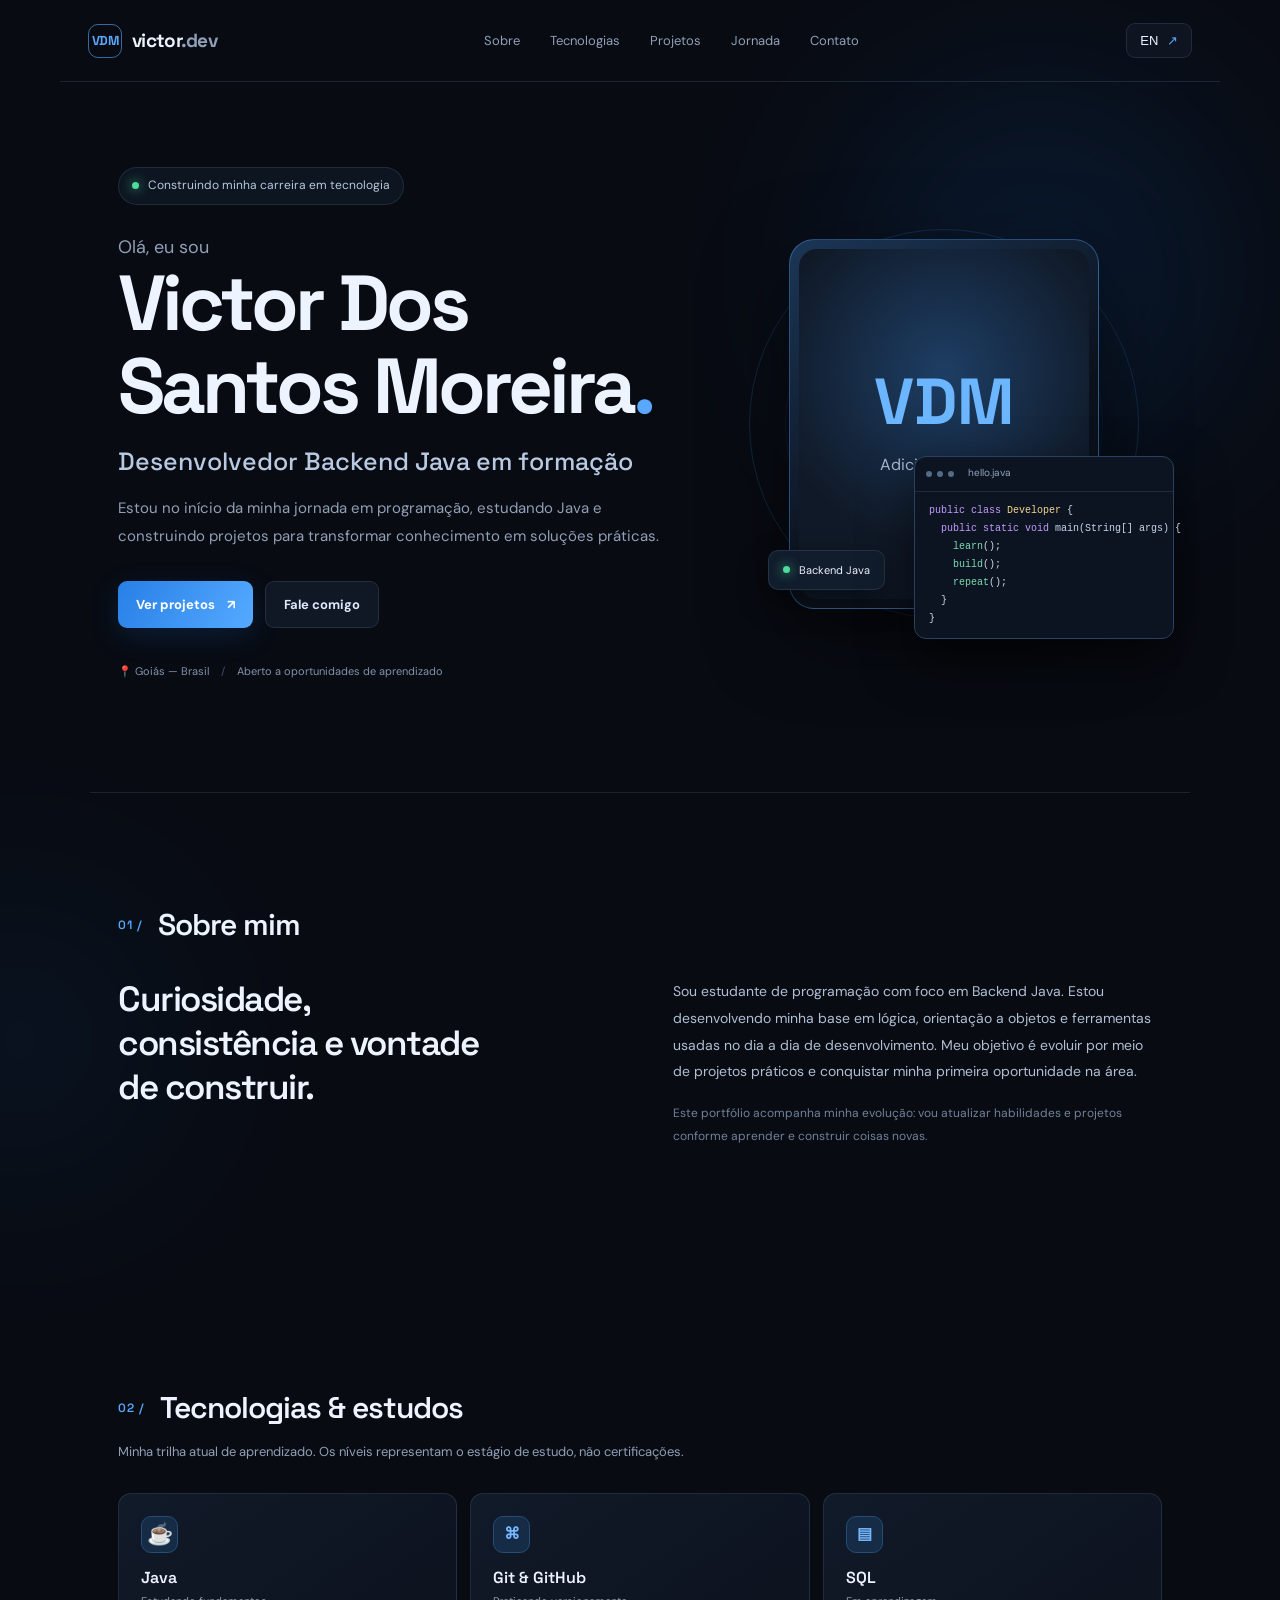
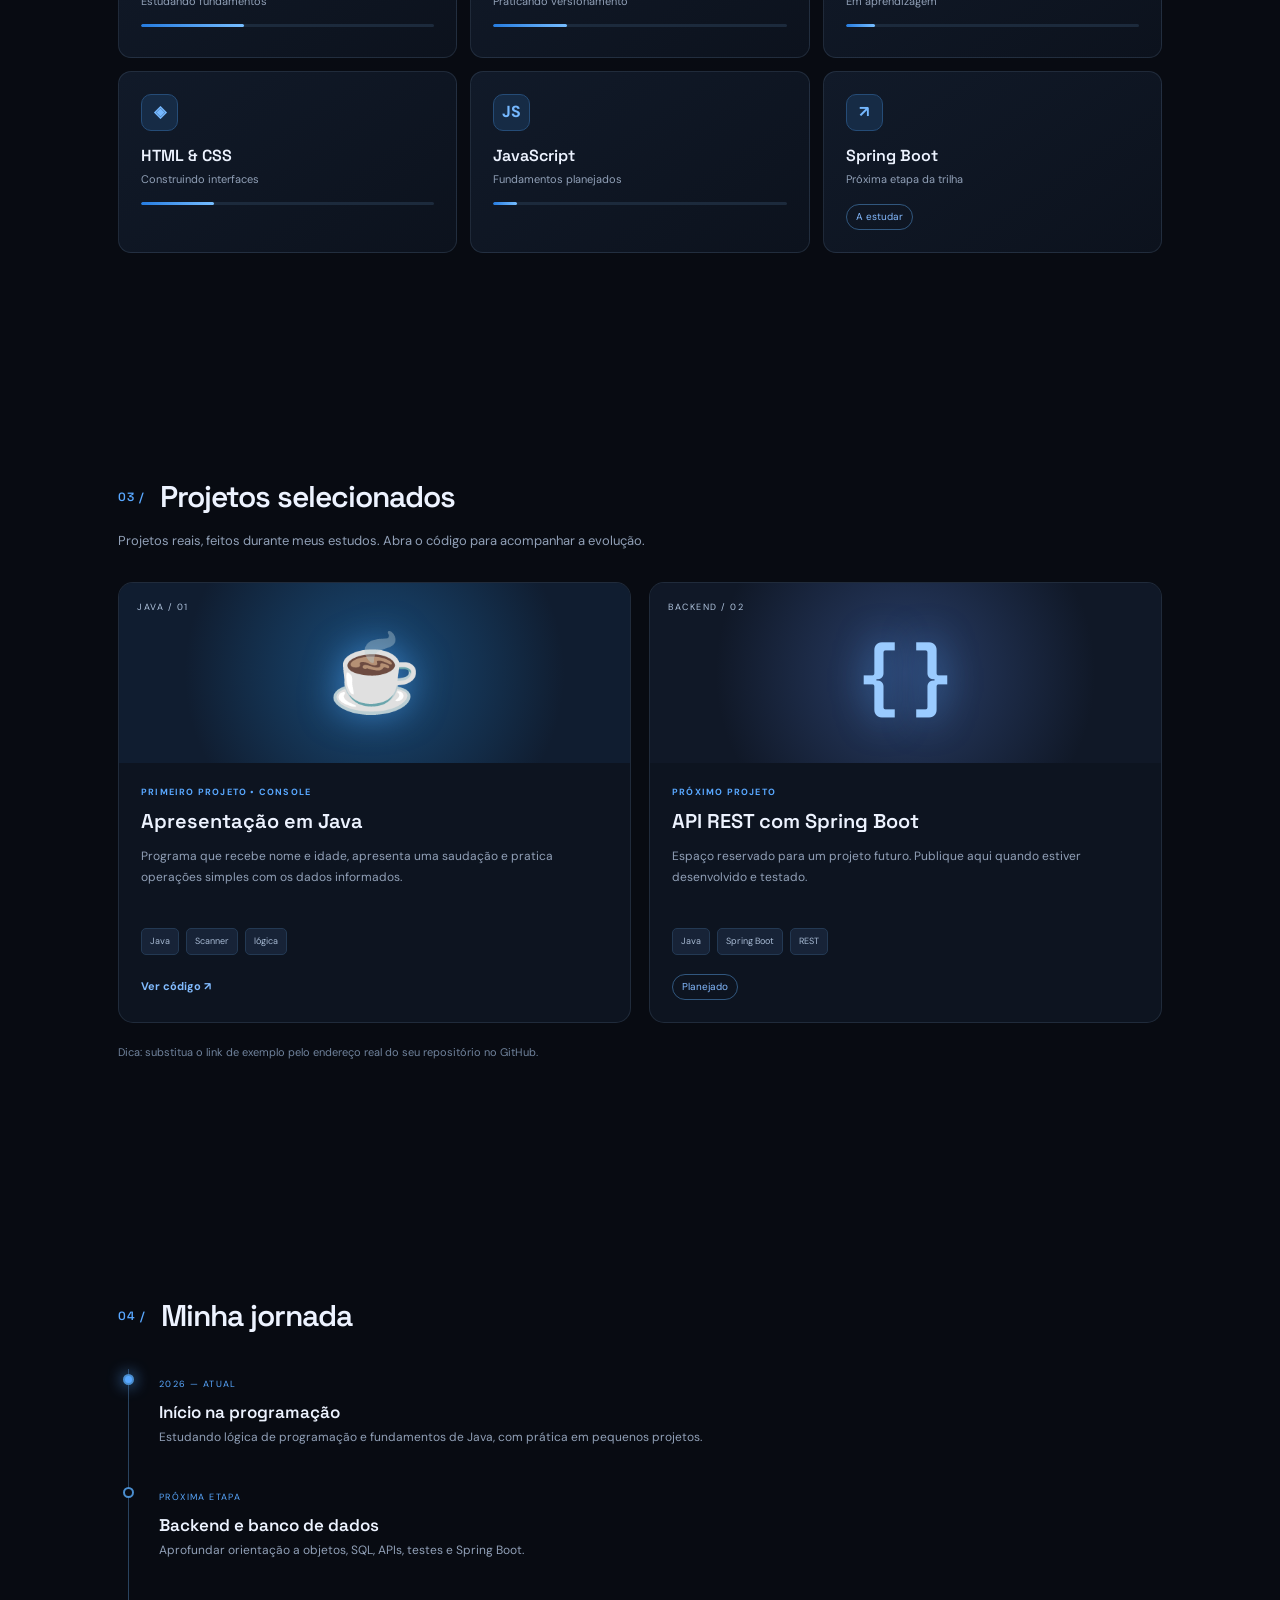
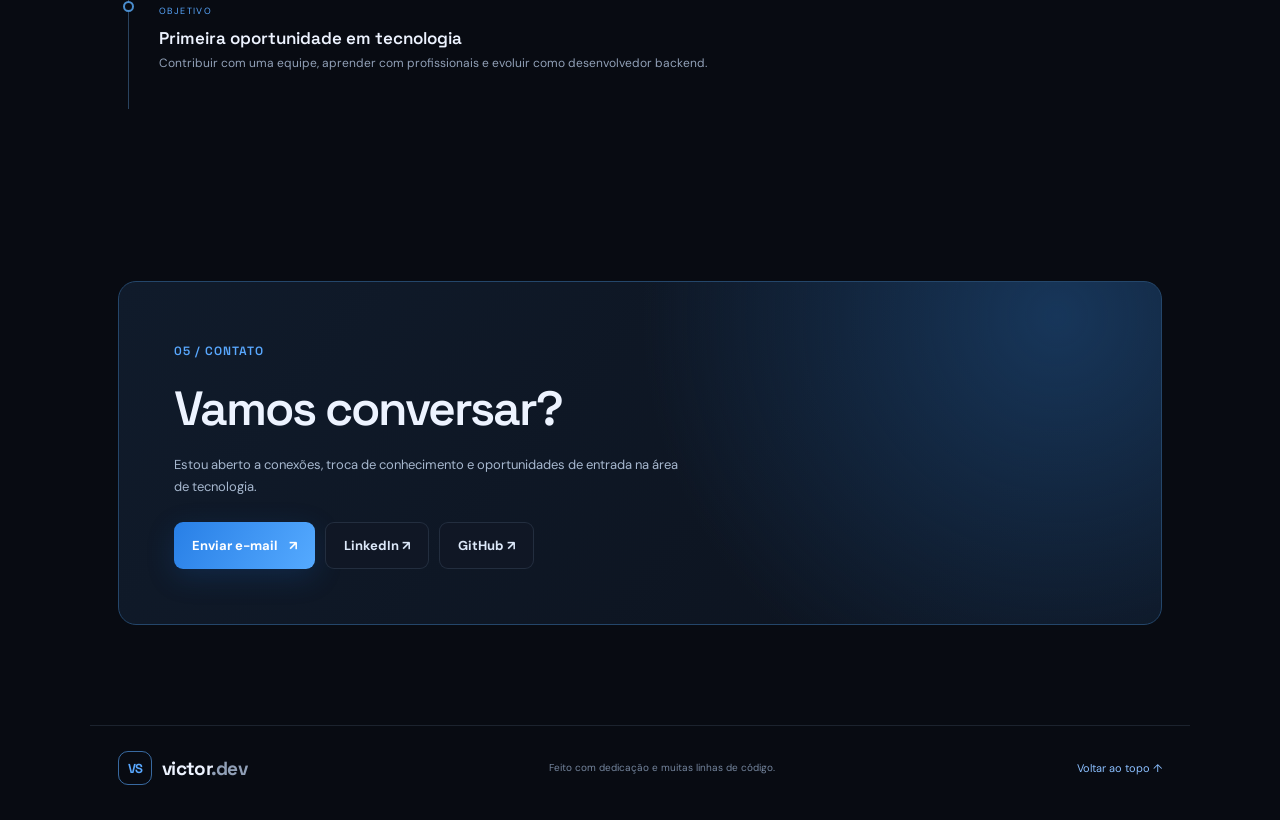
==== index.html @ 31a7fcca "Add files via upload" ====
<!doctype html>
<html lang="pt-BR">
<head>
  <meta charset="UTF-8">
  <meta name="viewport" content="width=device-width, initial-scale=1.0">
  <meta name="description" content="Portfólio de Victor Dos Santos Moreira — desenvolvedor Backend Java em formação.">
  <meta name="theme-color" content="#080b12">
  <title>Victor Dos Santos Moreira | Backend Java Developer</title>
  <link rel="preconnect" href="https://fonts.googleapis.com">
  <link rel="preconnect" href="https://fonts.gstatic.com" crossorigin>
  <link href="https://fonts.googleapis.com/css2?family=DM+Sans:wght@400;500;600;700&family=Space+Grotesk:wght@400;500;600;700&display=swap" rel="stylesheet">
  <link rel="stylesheet" href="styles.css">
</head>
<body>
  <div class="ambient ambient-one"></div><div class="ambient ambient-two"></div>
  <header class="header">
    <a class="brand" href="#home" aria-label="Victor Dos Santos Moreira, início"><span class="brand-mark">VDM</span><span>victor<span class="muted">.dev</span></span></a>
    <button class="menu-toggle" id="menuToggle" aria-label="Abrir menu" aria-expanded="false">☰</button>
    <nav class="nav" id="nav">
      <a href="#about" data-i18n="navAbout">Sobre</a>
      <a href="#skills" data-i18n="navSkills">Tecnologias</a>
      <a href="#projects" data-i18n="navProjects">Projetos</a>
      <a href="#journey" data-i18n="navJourney">Jornada</a>
      <a href="#contact" data-i18n="navContact">Contato</a>
    </nav>
    <button class="language-switch" id="languageSwitch" aria-label="Switch language">EN <span>↗</span></button>
  </header>

  <main>
    <section class="hero section" id="home">
      <div class="hero-copy">
        <div class="eyebrow"><span class="status-dot"></span><span data-i18n="availability">Construindo minha carreira em tecnologia</span></div>
        <p class="intro" data-i18n="hello">Olá, eu sou</p>
        <h1>Victor Dos Santos Moreira<span class="accent">.</span></h1>
        <h2 data-i18n="role">Desenvolvedor Backend Java em formação</h2>
        <p class="hero-description" data-i18n="heroText">Estou no início da minha jornada em programação, estudando Java e construindo projetos para transformar conhecimento em soluções práticas.</p>
        <div class="hero-actions">
          <a class="button button-primary" href="#projects" data-i18n="seeProjects">Ver projetos <span>↗</span></a>
          <a class="button button-secondary" href="#contact" data-i18n="contactMe">Fale comigo</a>
        </div>
        <div class="hero-meta"><span>📍 Goiás — Brasil</span><span class="meta-separator">/</span><span data-i18n="openTo">Aberto a oportunidades de aprendizado</span></div>
      </div>
      <div class="hero-visual">
        <div class="photo-frame">
          <!-- Adicione sua foto na pasta assets e troque o src abaixo para assets/minha-foto.jpg -->
          <div class="photo-placeholder" id="photoPlaceholder">
            <div class="placeholder-initials">VDM</div>
            <span data-i18n="addPhoto">Adicione sua foto</span>
            <small><assets>
            <minha_foto class="png"></minha_foto></small>
          </div>
          <img id="profilePhoto" 
          src="assets/minha_foto.png" 
          alt="Foto de Victor Dos Santos Moreira" 
          onerror="this.style.display='none'">
          <div class="photo-tag">
            <span class="status-dot">
            </span> Backend Java</div>
        </div>
        <div class="floating-card code-card">
          <div class="code-top"><i></i><i></i><i></i><span>hello.java</span></div>
          <pre><span class="code-purple">public class</span> <span class="code-yellow">Developer</span> {
  <span class="code-purple">public static void</span> main(String[] args) {
    <span class="code-green">learn</span>();
    <span class="code-green">build</span>();
    <span class="code-green">repeat</span>();
  }
}</pre>
        </div>
        <div class="visual-orbit"></div>
      </div>
    </section>

    <section class="section about-section" id="about">
      <div class="section-heading">
      <span class="section-index">01 /</span><h2 data-i18n="aboutTitle">Sobre mim</h2></div>
      <div class="about-grid">
        <div><p class="large-copy" data-i18n="aboutLead">Curiosidade, consistência e vontade de construir.</p></div>
        <div class="about-text">
          <p data-i18n="aboutText">Sou estudante de programação com foco em Backend Java. Estou desenvolvendo minha base em lógica, orientação a objetos e ferramentas usadas no dia a dia de desenvolvimento. Meu objetivo é evoluir por meio de projetos práticos e conquistar minha primeira oportunidade na área.</p>
          <p class="subtle" data-i18n="aboutNote">Este portfólio acompanha minha evolução: vou atualizar habilidades e projetos conforme aprender e construir coisas novas.</p>
        </div>
      </div>
    </section>

    <section class="section" id="skills">
      <div class="section-heading"><span class="section-index">02 /</span><h2 data-i18n="skillsTitle">Tecnologias & estudos</h2></div>
      <p class="section-subtitle" data-i18n="skillsSubtitle">Minha trilha atual de aprendizado. Os níveis representam o estágio de estudo, não certificações.</p>
      <div class="skills-grid">
        <article class="skill-card"><div class="skill-icon java-icon">☕</div><h3>Java</h3><p data-i18n="javaLevel">Estudando fundamentos</p><span class="skill-track"><i style="width:35%"></i></span></article>
        <article class="skill-card"><div class="skill-icon">⌘</div><h3>Git & GitHub</h3><p data-i18n="gitLevel">Praticando versionamento</p><span class="skill-track"><i style="width:25%"></i></span></article>
        <article class="skill-card"><div class="skill-icon">▤</div><h3>SQL</h3><p data-i18n="sqlLevel">Em aprendizagem</p><span class="skill-track"><i style="width:10%"></i></span></article>
        <article class="skill-card"><div class="skill-icon">◈</div><h3>HTML & CSS</h3><p data-i18n="webLevel">Construindo interfaces</p><span class="skill-track"><i style="width:25%"></i></span></article>
        <article class="skill-card"><div class="skill-icon">JS</div><h3>JavaScript</h3><p data-i18n="jsLevel">Fundamentos planejados</p><span class="skill-track"><i style="width:8%"></i></span></article>
        <article class="skill-card future-card"><div class="skill-icon">↗</div><h3>Spring Boot</h3><p data-i18n="futureLevel">Próxima etapa da trilha</p><span class="future-label" data-i18n="comingSoon">A estudar</span></article>
      </div>
    </section>

    <section class="section" id="projects">
      <div class="section-heading"><span class="section-index">03 /</span><h2 data-i18n="projectsTitle">Projetos selecionados</h2></div>
      <p class="section-subtitle" data-i18n="projectsSubtitle">Projetos reais, feitos durante meus estudos. Abra o código para acompanhar a evolução.</p>
      <div class="projects-grid">
        <article class="project-card">
          <div class="project-art art-java"><span class="art-symbol">☕</span><span class="art-label">JAVA / 01</span></div>
          <div class="project-content"><div class="project-type" data-i18n="consoleProject">PRIMEIRO PROJETO • CONSOLE</div><h3 data-i18n="projectOneTitle">Apresentação em Java</h3><p data-i18n="projectOneText">Programa que recebe nome e idade, apresenta uma saudação e pratica operações simples com os dados informados.</p><div class="tag-row"><span>Java</span><span>Scanner</span><span> lógica</span></div><a class="project-link" href="https://github.com/SEU-USUARIO/SEU-REPOSITORIO" target="_blank" rel="noreferrer"><span data-i18n="viewCode">Ver código</span> ↗</a></div>
        </article>
        <article class="project-card project-placeholder">
          <div class="project-art art-api"><span class="art-symbol">{ }</span><span class="art-label">BACKEND / 02</span></div>
          <div class="project-content"><div class="project-type" data-i18n="nextProject">PRÓXIMO PROJETO</div><h3 data-i18n="projectTwoTitle">API REST com Spring Boot</h3><p data-i18n="projectTwoText">Espaço reservado para um projeto futuro. Publique aqui quando estiver desenvolvido e testado.</p><div class="tag-row"><span>Java</span><span>Spring Boot</span><span>REST</span></div><span class="coming-soon" data-i18n="inProgress">Planejado</span></div>
        </article>
      </div>
      <p class="projects-footnote" data-i18n="projectFootnote">Dica: substitua o link de exemplo pelo endereço real do seu repositório no GitHub.</p>
    </section>

    <section class="section journey-section" id="journey">
      <div class="section-heading"><span class="section-index">04 /</span><h2 data-i18n="journeyTitle">Minha jornada</h2></div>
      <div class="timeline">
        <div class="timeline-item"><span class="timeline-point active"></span><div><span class="timeline-date">2026 — <span data-i18n="current">ATUAL</span></span><h3 data-i18n="journeyOneTitle">Início na programação</h3><p data-i18n="journeyOneText">Estudando lógica de programação e fundamentos de Java, com prática em pequenos projetos.</p></div></div>
        <div class="timeline-item"><span class="timeline-point"></span><div><span class="timeline-date" data-i18n="nextStep">PRÓXIMA ETAPA</span><h3 data-i18n="journeyTwoTitle">Backend e banco de dados</h3><p data-i18n="journeyTwoText">Aprofundar orientação a objetos, SQL, APIs, testes e Spring Boot.</p></div></div>
        <div class="timeline-item"><span class="timeline-point"></span><div><span class="timeline-date" data-i18n="longTerm">OBJETIVO</span><h3 data-i18n="journeyThreeTitle">Primeira oportunidade em tecnologia</h3><p data-i18n="journeyThreeText">Contribuir com uma equipe, aprender com profissionais e evoluir como desenvolvedor backend.</p></div></div>
      </div>
    </section>

    <section class="section contact-section" id="contact">
      <div class="contact-panel">
        <span class="section-index">05 / <span data-i18n="contactLabel">CONTATO</span></span>
        <h2 data-i18n="contactTitle">Vamos conversar?</h2>
        <p data-i18n="contactText">Estou aberto a conexões, troca de conhecimento e oportunidades de entrada na área de tecnologia.</p>
        <div class="contact-links">
          <a href="mailto:victorsantosmoreira174@gmail.com" class="button button-primary"><span data-i18n="sendEmail">Enviar e-mail</span> ↗</a>
          <a href="https://www.linkedin.com/in/victor-dos-santos-moreira-ramos-6a8694324/" target="_blank" rel="noreferrer" class="button button-secondary">LinkedIn ↗</a>
          <a href="https://github.com/victormoreira007" target="_blank" rel="noreferrer" class="button button-secondary">GitHub ↗</a>
        </div>
      </div>
    </section>
  </main>

  <footer class="footer"><a class="brand" href="#home"><span class="brand-mark">VS</span><span>victor<span class="muted">.dev</span></span></a><span data-i18n="footer">Feito com dedicação e muitas linhas de código.</span><a href="#home" class="back-top" data-i18n="backTop">Voltar ao topo ↑</a></footer>
  <script src="script.js"></script>
</body>
</html>
---- styles.css ----
:root{--bg:#080b12;--panel:#0e1420;--panel2:#111a29;--text:#edf3ff;--muted:#91a0b7;--blue:#59a8ff;--blue2:#2378e5;--line:rgba(150,180,220,.14);--font:'DM Sans',sans-serif;--display:'Space Grotesk',sans-serif}*{box-sizing:border-box}html{scroll-behavior:smooth;scroll-padding-top:95px}body{margin:0;background:var(--bg);color:var(--text);font-family:var(--font);line-height:1.65;overflow-x:hidden}a{color:inherit;text-decoration:none}.ambient{position:absolute;pointer-events:none;filter:blur(100px);opacity:.16;border-radius:50%;z-index:-1}.ambient-one{width:380px;height:380px;background:#1264c5;top:80px;right:4%}.ambient-two{width:280px;height:280px;background:#164d89;top:900px;left:-120px}.header{height:82px;max-width:1160px;padding:0 28px;margin:auto;display:flex;align-items:center;justify-content:space-between;border-bottom:1px solid var(--line)}.brand{display:flex;align-items:center;gap:10px;font:700 19px var(--display);letter-spacing:-.7px}.brand-mark{display:grid;place-items:center;width:34px;height:34px;border:1px solid rgba(89,168,255,.6);border-radius:10px;color:var(--blue);font-size:13px}.muted{color:var(--muted)}.nav{display:flex;gap:30px}.nav a,.language-switch{font-size:13px;color:var(--muted);transition:.2s}.nav a:hover,.language-switch:hover{color:var(--blue)}.language-switch{border:1px solid var(--line);background:var(--panel);padding:9px 13px;border-radius:9px;color:var(--text);cursor:pointer}.language-switch span{color:var(--blue);margin-left:5px}.menu-toggle{display:none;background:none;border:0;color:var(--text);font-size:24px}.section{max-width:1100px;margin:auto;padding:112px 28px}.hero{min-height:660px;display:grid;grid-template-columns:1.12fr .88fr;align-items:center;gap:55px;padding-top:85px}.eyebrow{display:inline-flex;align-items:center;gap:9px;border:1px solid var(--line);background:rgba(17,26,41,.7);padding:8px 13px;border-radius:30px;color:#b8c8df;font-size:12px}.status-dot{width:7px;height:7px;border-radius:50%;background:#4cdb9a;box-shadow:0 0 12px #4cdb9a;display:inline-block}.intro{color:var(--muted);margin:28px 0 0;font-size:18px}.hero h1{font:700 clamp(48px,7vw,78px)/1.06 var(--display);letter-spacing:-4px;margin:0}.accent{color:var(--blue)}.hero h2{font:500 clamp(19px,2.3vw,25px) var(--display);color:#b8c9e2;margin:17px 0}.hero-description{max-width:550px;color:var(--muted);font-size:15px;line-height:1.9}.hero-actions{display:flex;gap:12px;margin-top:30px;flex-wrap:wrap}.button{display:inline-flex;align-items:center;justify-content:center;gap:12px;padding:12px 18px;border-radius:9px;font-size:13px;font-weight:700;transition:transform .2s,border-color .2s}.button:hover{transform:translateY(-3px)}.button-primary{background:linear-gradient(120deg,#287fe6,#55aaff);color:white;box-shadow:0 8px 28px #1764bf35}.button-secondary{border:1px solid var(--line);background:#101725;color:#dce8f9}.button-secondary:hover{border-color:#559ce8}.hero-meta{display:flex;gap:12px;flex-wrap:wrap;margin-top:34px;color:#8292aa;font-size:11px}.meta-separator{color:#38516f}.hero-visual{position:relative;min-height:420px;display:grid;place-items:center}.photo-frame{width:min(310px,75%);height:370px;border-radius:25px;border:1px solid rgba(89,168,255,.4);padding:9px;background:linear-gradient(145deg,#1b3656,#0b111c 60%);position:relative;z-index:2;box-shadow:0 25px 80px #0008}.photo-placeholder{height:100%;border-radius:18px;background:radial-gradient(circle at 50% 35%,#1d3e64,#101927 65%);display:flex;flex-direction:column;align-items:center;justify-content:center;color:#a7bbd5;gap:9px}.placeholder-initials{font:700 65px var(--display);color:#6cb5ff}.photo-placeholder small{font-size:10px;color:#7288a4}.photo-frame img{width:100%;height:100%;object-fit:cover;border-radius:18px;position:absolute;inset:9px;width:calc(100% - 18px);height:calc(100% - 18px)}.photo-tag{position:absolute;bottom:18px;left:-22px;background:#111c2c;border:1px solid var(--line);padding:10px 14px;border-radius:10px;font-size:11px;display:flex;gap:9px;align-items:center;box-shadow:0 12px 30px #0007}.code-card{position:absolute;right:-12px;bottom:5px;width:260px;background:#0c1421;border:1px solid #29415e;border-radius:12px;z-index:3;box-shadow:0 20px 50px #0009;transform:translateY(10px)}.code-top{height:35px;border-bottom:1px solid var(--line);display:flex;align-items:center;gap:5px;padding:0 11px}.code-top i{width:6px;height:6px;background:#526b87;border-radius:50%}.code-top span{margin-left:9px;color:#91a4bd;font-size:10px}.code-card pre{font:10px/1.8 monospace;color:#c8d7eb;padding:10px 14px;margin:0}.code-purple{color:#c49aff}.code-yellow{color:#f4d58b}.code-green{color:#7ddbb2}.visual-orbit{position:absolute;width:390px;height:390px;border:1px solid #2b70b344;border-radius:50%;z-index:0}.visual-orbit:before,.visual-orbit:after{content:"";position:absolute;border:1px solid #2b70b322;border-radius:50%;inset:35px}.visual-orbit:after{inset:75px}.section-heading{display:flex;align-items:center;gap:15px;margin-bottom:34px}.section-index{font:600 12px var(--display);color:var(--blue);letter-spacing:1px}.section-heading h2{font:600 30px var(--display);letter-spacing:-1px;margin:0}.about-section{border-top:1px solid var(--line)}.about-grid{display:grid;grid-template-columns:1fr 1fr;gap:65px}.large-copy{font:600 35px/1.25 var(--display);letter-spacing:-1.5px;margin:0;max-width:390px}.about-text p{margin:0 0 17px;color:#b0bfd3;font-size:14px;line-height:1.9}.about-text .subtle{color:#71829a;font-size:12px}.section-subtitle{color:var(--muted);font-size:13px;margin:-20px 0 30px}.skills-grid{display:grid;grid-template-columns:repeat(3,1fr);gap:13px}.skill-card{background:linear-gradient(145deg,#111a29,#0c121d);border:1px solid var(--line);border-radius:13px;padding:22px;min-height:165px}.skill-icon{width:37px;height:37px;display:grid;place-items:center;background:#162b45;border:1px solid #254c77;border-radius:10px;color:#75b8ff;font-weight:700;margin-bottom:14px}.java-icon{font-size:21px}.skill-card h3{font:600 16px var(--display);margin:0 0 4px}.skill-card p{font-size:11px;color:var(--muted);margin:0 0 14px}.skill-track{height:3px;display:block;background:#1c2a3c;border-radius:10px;overflow:hidden}.skill-track i{height:100%;display:block;background:linear-gradient(90deg,#267ce0,#76bdff);border-radius:10px}.future-label,.coming-soon{font-size:10px;color:#84baff;border:1px solid #31577e;border-radius:20px;padding:4px 9px;display:inline-block}.projects-grid{display:grid;grid-template-columns:1fr 1fr;gap:18px}.project-card{border:1px solid var(--line);background:#0d1420;border-radius:15px;overflow:hidden;transition:.25s}.project-card:hover{transform:translateY(-4px);border-color:#3c78b5}.project-art{height:180px;display:flex;align-items:center;justify-content:center;position:relative;overflow:hidden}.art-java{background:radial-gradient(circle at 50% 50%,#194b78,#101d30 70%)}.art-api{background:radial-gradient(circle at 50% 50%,#293e68,#101827 70%)}.art-symbol{font:700 75px var(--display);color:#9acbff;text-shadow:0 0 35px #55aaff88}.art-label{position:absolute;top:17px;left:18px;font-size:9px;letter-spacing:1.5px;color:#b1c5df}.project-content{padding:22px}.project-type{font-size:9px;color:var(--blue);letter-spacing:1.2px;font-weight:700}.project-content h3{font:600 20px var(--display);margin:8px 0}.project-content p{font-size:12px;color:var(--muted);line-height:1.8;min-height:65px}.tag-row{display:flex;gap:7px;flex-wrap:wrap;margin:17px 0}.tag-row span{font-size:9px;color:#a8bbd4;background:#172337;border:1px solid #233953;padding:5px 8px;border-radius:5px}.project-link{font-size:11px;color:#82bcff;font-weight:700}.projects-footnote{color:#70839c;font-size:11px;margin-top:20px}.timeline{max-width:760px;margin-left:10px;border-left:1px solid #29435f;padding:0 0 0 30px}.timeline-item{position:relative;padding:0 0 35px}.timeline-point{position:absolute;width:11px;height:11px;border:2px solid #4a8dce;background:var(--bg);border-radius:50%;left:-36px;top:5px}.timeline-point.active{background:var(--blue);box-shadow:0 0 15px #4e9df2}.timeline-date{font-size:9px;letter-spacing:1.4px;color:var(--blue)}.timeline-item h3{font:600 17px var(--display);margin:5px 0}.timeline-item p{color:var(--muted);font-size:12px;margin:0;max-width:600px}.contact-section{padding-top:60px;padding-bottom:100px}.contact-panel{padding:55px;border:1px solid #24466a;border-radius:18px;background:radial-gradient(circle at 90% 10%,#17365a 0,transparent 42%),linear-gradient(130deg,#101b2b,#0c121d)}.contact-panel h2{font:600 clamp(32px,5vw,48px) var(--display);letter-spacing:-2px;margin:15px 0}.contact-panel p{max-width:520px;color:#a7b8cf;font-size:13px}.contact-links{display:flex;gap:10px;flex-wrap:wrap;margin-top:25px}.footer{max-width:1100px;margin:auto;border-top:1px solid var(--line);padding:25px 28px 35px;display:flex;align-items:center;justify-content:space-between;gap:20px}.footer>span{font-size:10px;color:#75869e}.back-top{font-size:11px;color:#8bbfff}.menu-toggle{cursor:pointer}
@media(max-width:800px){.nav{gap:15px}.hero{gap:20px}.code-card{right:-20px;width:230px}.skills-grid{grid-template-columns:repeat(2,1fr)}}@media(max-width:620px){.header{height:70px;padding:0 20px}.menu-toggle{display:block;margin-left:auto;margin-right:15px}.nav{display:none;position:absolute;top:69px;left:0;right:0;background:#0c121d;border-bottom:1px solid var(--line);padding:20px;z-index:10;flex-direction:column;gap:17px}.nav.open{display:flex}.hero{grid-template-columns:1fr;padding-top:65px;gap:20px}.hero h1{font-size:55px}.hero-visual{min-height:390px;margin-top:10px}.photo-frame{height:330px;width:260px}.code-card{right:0;bottom:0}.visual-orbit{width:310px;height:310px}.section{padding:75px 21px}.about-grid{grid-template-columns:1fr;gap:20px}.large-copy{font-size:30px}.skills-grid,.projects-grid{grid-template-columns:1fr}.skill-card{min-height:145px}.project-art{height:155px}.contact-panel{padding:30px 22px}.footer{padding:22px 20px;flex-wrap:wrap}.footer>span{order:3;width:100%}.section-heading h2{font-size:26px}}@media(prefers-reduced-motion:reduce){html{scroll-behavior:auto}*,*:before,*:after{transition:none!important}}
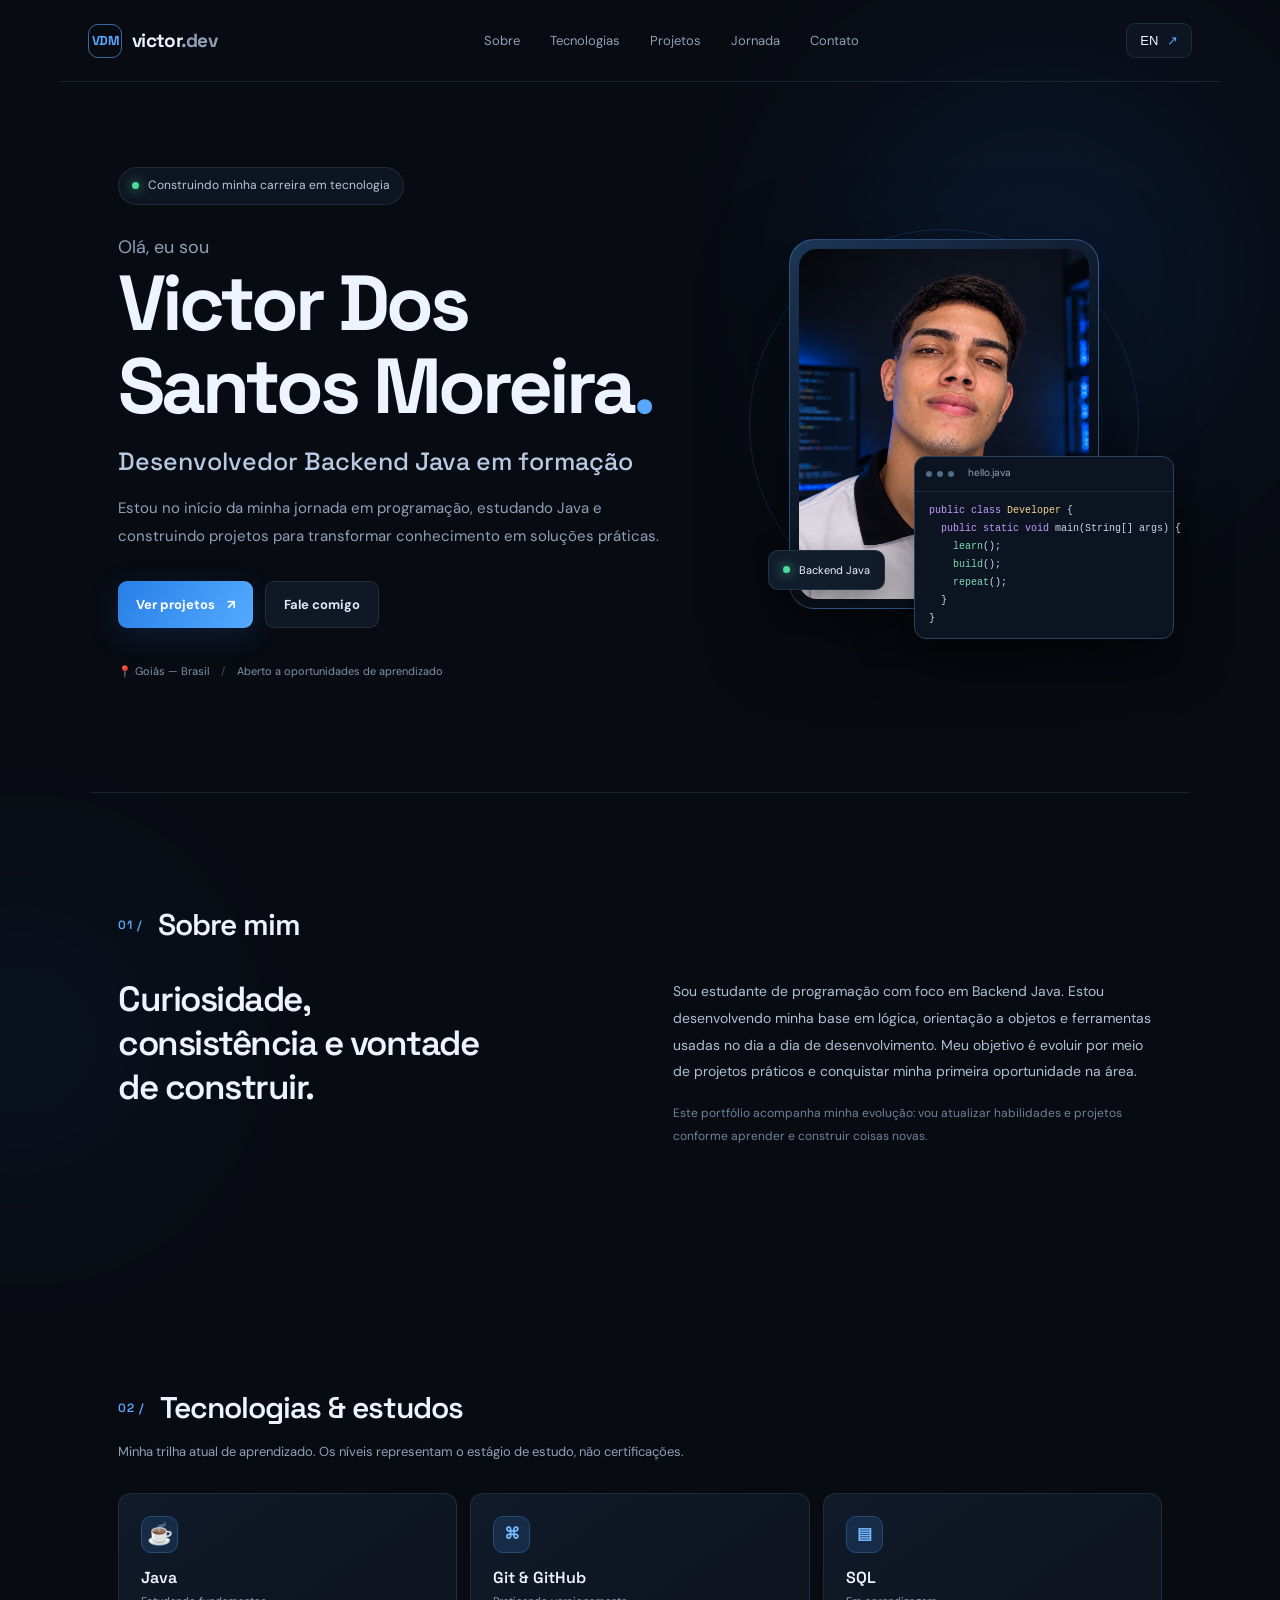
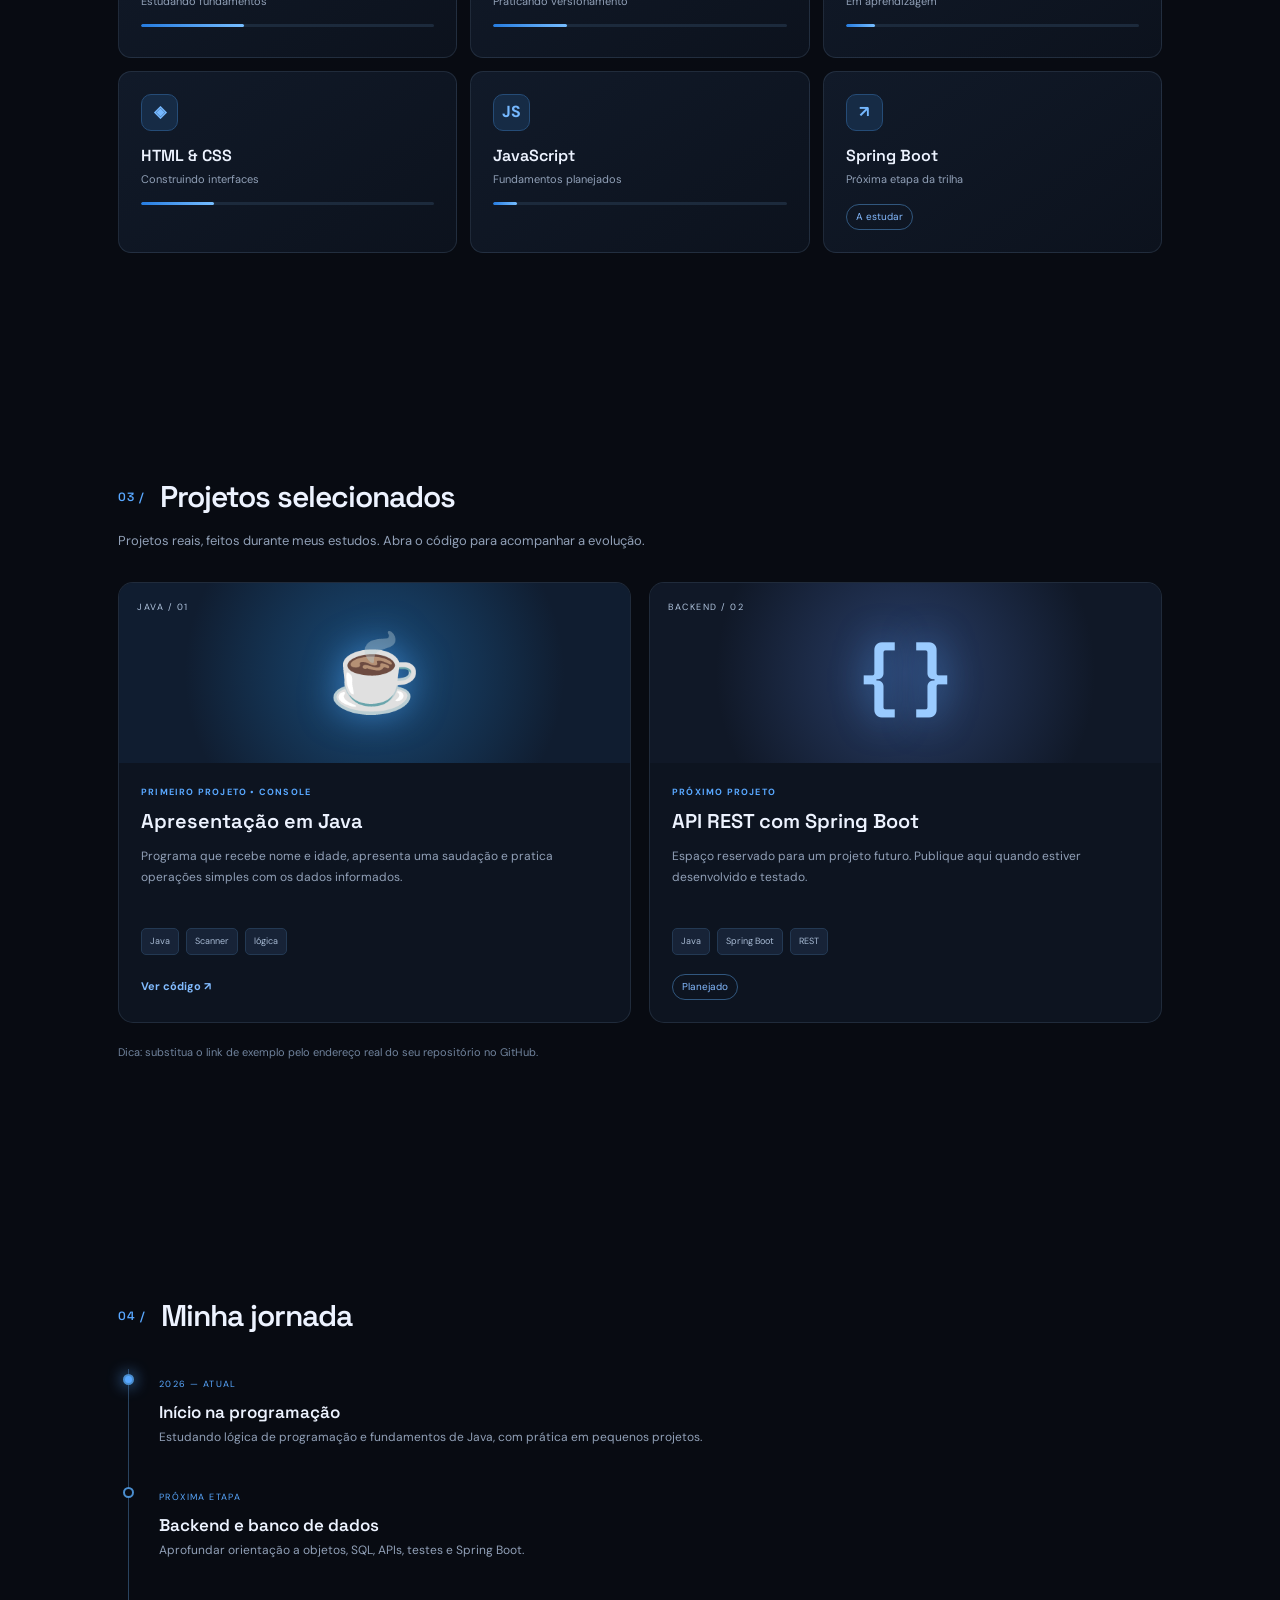
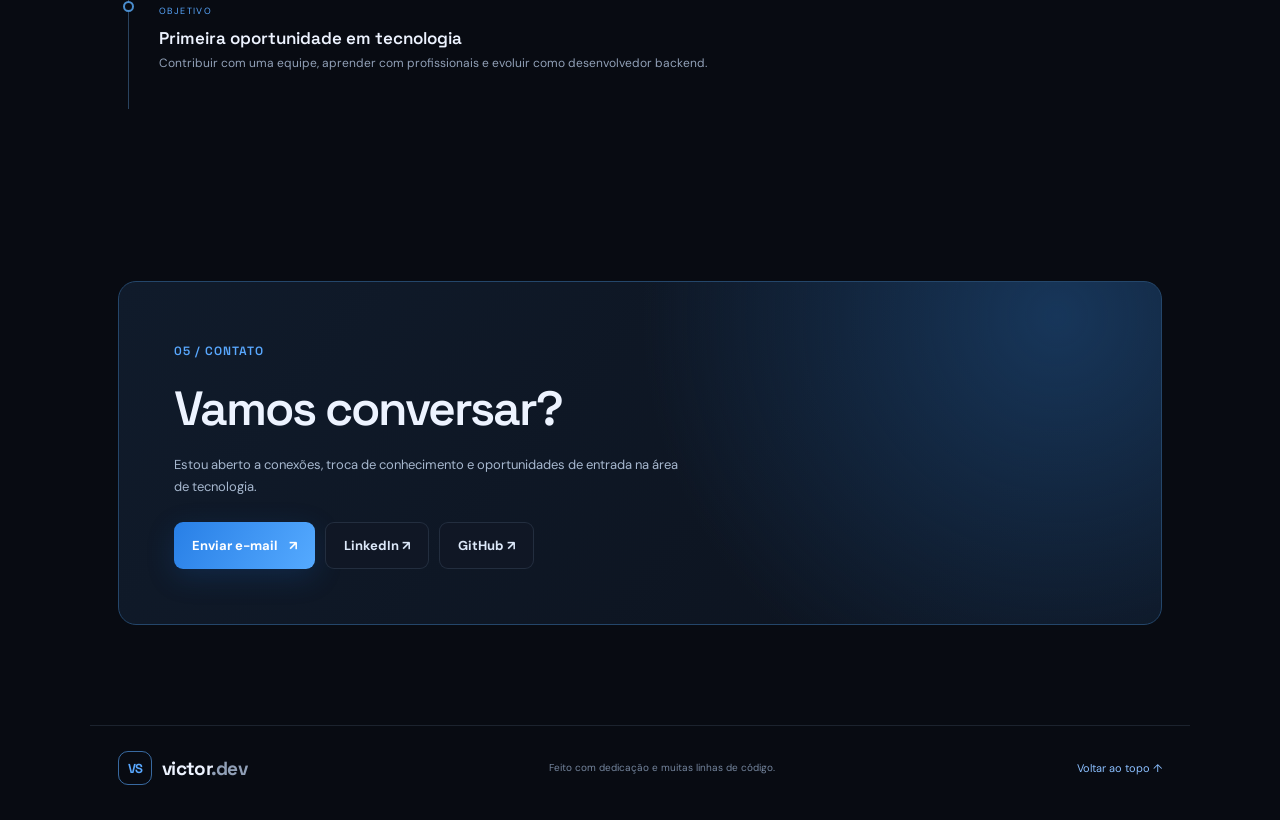
==== commit 0ca6e707: "Change profile photo source to 'minha_foto.png' Updated the image source for the profile photo." ====
--- a/index.html
+++ b/index.html
@@ -50,7 +50,7 @@
             <minha_foto class="png"></minha_foto></small>
           </div>
           <img id="profilePhoto" 
-          src="assets/minha_foto.png" 
+          src="minha_foto.png" 
           alt="Foto de Victor Dos Santos Moreira" 
           onerror="this.style.display='none'">
           <div class="photo-tag">
@@ -138,4 +138,4 @@
   <footer class="footer"><a class="brand" href="#home"><span class="brand-mark">VS</span><span>victor<span class="muted">.dev</span></span></a><span data-i18n="footer">Feito com dedicação e muitas linhas de código.</span><a href="#home" class="back-top" data-i18n="backTop">Voltar ao topo ↑</a></footer>
   <script src="script.js"></script>
 </body>
-</html>+</html>
